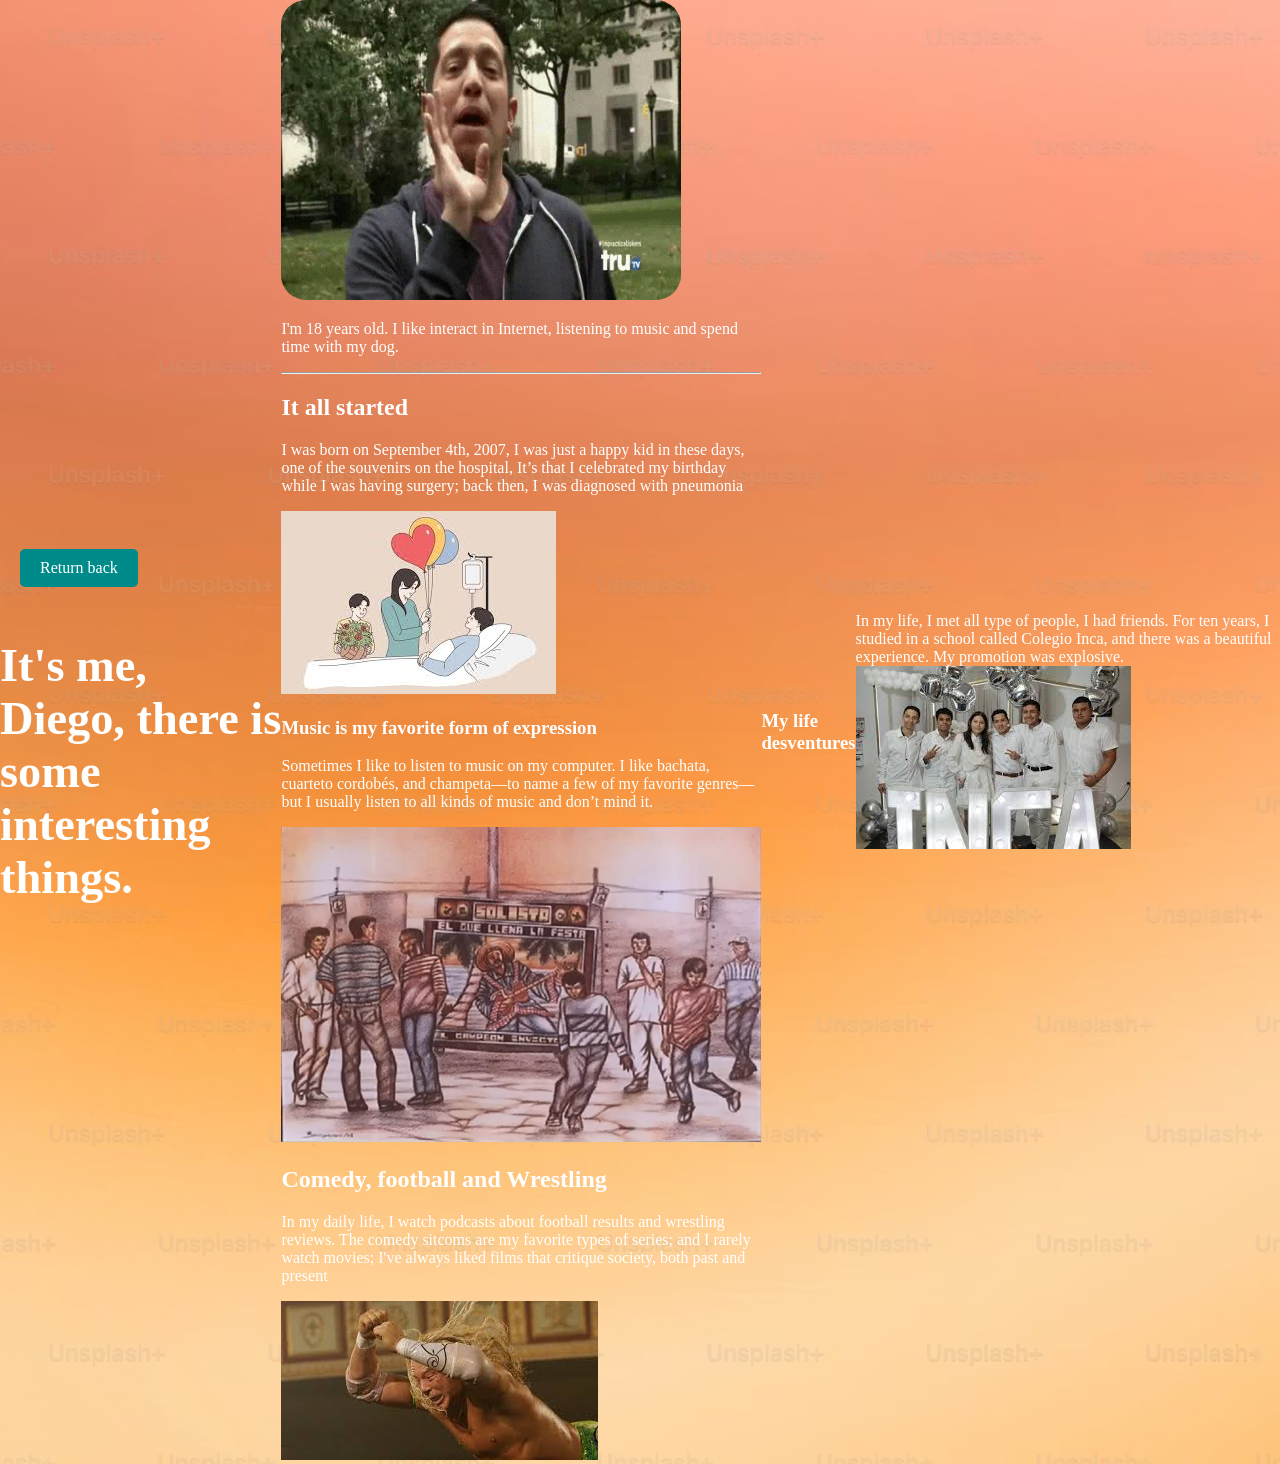
==== about-me.html @ c51750b2 "add return button to index.html" ====
<!DOCTYPE html>
<html>
    <head>
            <!-- Language of the website -->
        <html lang="en">
            <!-- Sets the character encoding for the portfolio -->
        <meta charset="UTF-8">
            <!-- Specifies the author of the website -->
        <meta name="author" content="Diego Rodriguez">
           <!-- Configures the viewport to ensure proper display on mobile devices-->
        <meta name="viewport"  content="width=device-width, intitial-scale=1.0">
        <meta http-equiv="X-UA-Compatible" content="ie-edge">
            <!-- Add a shortcut icon -->
        <link rel="shortcut icon" href="/src/images/kapanga.png" type="image/png">
            <!-- Add a css file for put a hilarious GIF -->
        <link rel="stylesheet" href="/src/styles/gif.css">
             <!-- Add styles.css  -->
        <link rel="stylesheet" href="/src/styles/ajstyle.css">
            <!-- Page Title -->
        <title>About me</title>
    </head>
    <body>
        <nav>
        
        </nav>
        <header>
            <a href="index.html" class="btn">Return back</a>
            <h1> It's me, Diego, there is some interesting things.</h1>
        </header>
        <section>
        <img src="/src/images/sal.gif" class="gif" alt="">
        <p>I'm 18 years old. I like interact in Internet, listening to music and spend time with my dog.</p>
        <hr>
        <h2>It all started</h2>
        <p>I was born on September 4th, 2007, I was just a happy kid in these days, one of the souvenirs on the hospital, 
            It’s that I celebrated my birthday while I was having surgery; back then, I was diagnosed with pneumonia </p>
         <img src="/src/images/birthday.jpg" alt="">
        <h3>Music is my favorite form of expression</h3>
        <p>Sometimes I like to listen to music on my computer. 
            I like bachata, cuarteto cordobés, and champeta—to name a few of my favorite genres—
            but I usually listen to all kinds of music and don’t mind it.</p>
        <img src="/src/images/pico.png" alt="">
        <h2>Comedy, football and Wrestling</h2>
        <p>In my daily life, I watch podcasts about football results and wrestling reviews.
            The comedy sitcoms are my favorite types of series; 
            and I rarely watch movies; I've always liked films that critique society, both past and present
        </p>
        <img src="/src/images/mickeyrouke.jpg" alt="">
        </section>
        <h3>My life desventures</h3>
        <p>In my life, I met all type of people, I had friends.
            For ten years, I studied in a school called Colegio Inca, and there was a beautiful experience.
            My promotion was explosive.
            <img src="/src/images/mybros.jpg" width="" alt="">
        </p>

    </body>
</html>
---- src/styles/gif.css ----
.gif{
    width: 400px;
    height: 300px;
    border-radius: 25px;
}
.black-white {
    position: fixed;
    right: 0;
    bottom: 0;
    min-width: 100%;
    min-height: 100%;
    z-index: -100; /* Asegura que esté detrás del contenido */
    object-fit: cover; /* Ajusta el video para cubrir el área */
}
---- src/styles/ajstyle.css ----
body{
    background-image: url(/src/images/descarga.jpg);
    background-size: cover;
    background-repeat: no-repeat;
    background-position: center;
    margin: 0;
    padding: 0;
    

    color: #ffff;
    display: flex;
    justify-content: center;
    align-items: center; 
}
h1{
    font-family: 'Times New Roman', Times, serif;
    font-size: 2.9rem;
}
.btn {
    display: inline-block;
    padding: 10px 20px;
    background-color: darkcyan;
    color: white;
    text-decoration: none;
    border-radius: 5px;
    margin: 20px;
}

/* Hover */
.btn:hover {
    background-color: darkgreen;
}
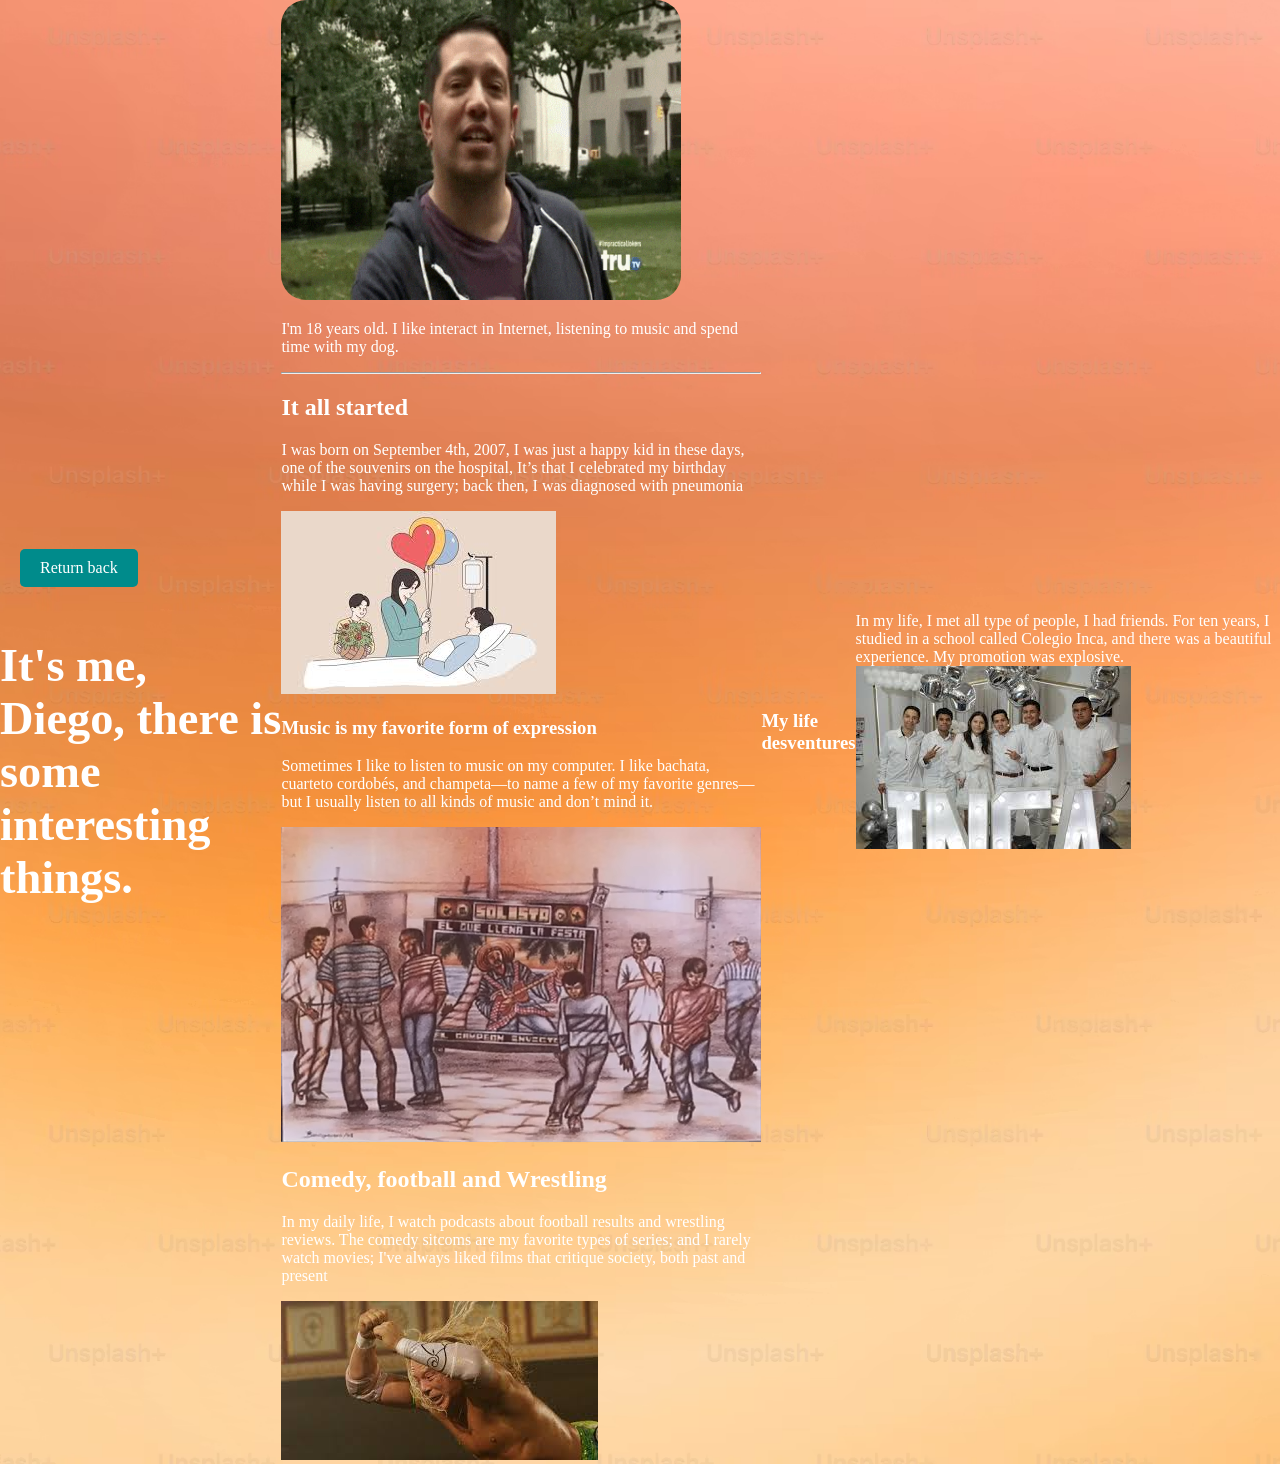
==== commit dbc993a9: "Indentation Changes" ====
--- a/about-me.html
+++ b/about-me.html
@@ -7,14 +7,14 @@
         <meta charset="UTF-8">
             <!-- Specifies the author of the website -->
         <meta name="author" content="Diego Rodriguez">
-           <!-- Configures the viewport to ensure proper display on mobile devices-->
+        <!-- Configures the viewport to ensure proper display on mobile devices-->
         <meta name="viewport"  content="width=device-width, intitial-scale=1.0">
         <meta http-equiv="X-UA-Compatible" content="ie-edge">
             <!-- Add a shortcut icon -->
         <link rel="shortcut icon" href="/src/images/kapanga.png" type="image/png">
             <!-- Add a css file for put a hilarious GIF -->
         <link rel="stylesheet" href="/src/styles/gif.css">
-             <!-- Add styles.css  -->
+            <!-- Add styles.css  -->
         <link rel="stylesheet" href="/src/styles/ajstyle.css">
             <!-- Page Title -->
         <title>About me</title>
@@ -34,7 +34,7 @@
         <h2>It all started</h2>
         <p>I was born on September 4th, 2007, I was just a happy kid in these days, one of the souvenirs on the hospital, 
             It’s that I celebrated my birthday while I was having surgery; back then, I was diagnosed with pneumonia </p>
-         <img src="/src/images/birthday.jpg" alt="">
+        <img src="/src/images/birthday.jpg" alt="">
         <h3>Music is my favorite form of expression</h3>
         <p>Sometimes I like to listen to music on my computer. 
             I like bachata, cuarteto cordobés, and champeta—to name a few of my favorite genres—
--- a/src/styles/gif.css
+++ b/src/styles/gif.css
@@ -1,8 +1,10 @@
+/* ADD GIF */
 .gif{
     width: 400px;
     height: 300px;
     border-radius: 25px;
 }
+/* ADD VIDEOPLAYBLACK */
 .black-white {
     position: fixed;
     right: 0;
--- a/src/styles/ajstyle.css
+++ b/src/styles/ajstyle.css
@@ -1,4 +1,4 @@
-
+/* ADD BACKGROUND IMAGE */
 body{
     background-image: url(/src/images/descarga.jpg);
     background-size: cover;
@@ -11,12 +11,14 @@
     color: #ffff;
     display: flex;
     justify-content: center;
-    align-items: center; 
+    align-items: center;
 }
+/* BODY */
 h1{
     font-family: 'Times New Roman', Times, serif;
     font-size: 2.9rem;
 }
+/* BUTTON */
 .btn {
     display: inline-block;
     padding: 10px 20px;
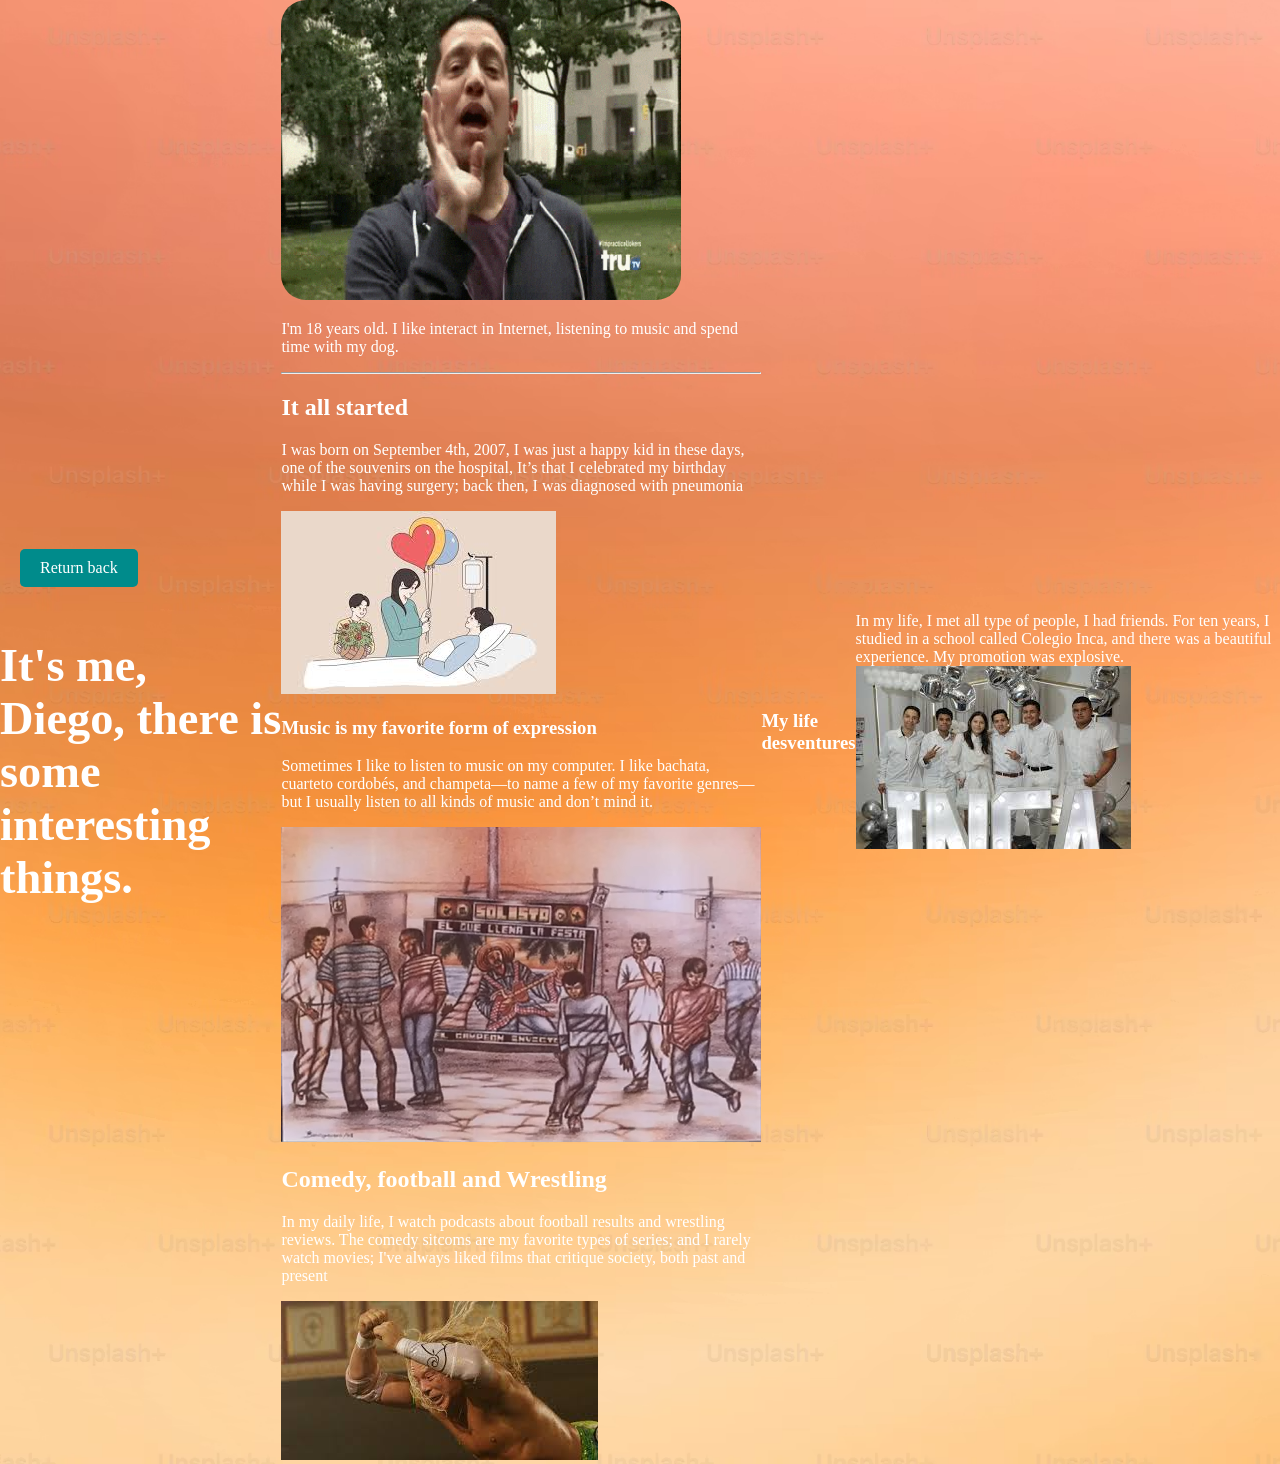
==== commit b01726b5: "Fix X-UA-Compatible meta tag value" ====
--- a/about-me.html
+++ b/about-me.html
@@ -9,7 +9,7 @@
         <meta name="author" content="Diego Rodriguez">
         <!-- Configures the viewport to ensure proper display on mobile devices-->
         <meta name="viewport"  content="width=device-width, intitial-scale=1.0">
-        <meta http-equiv="X-UA-Compatible" content="ie-edge">
+        <meta http-equiv="X-UA-Compatible" content="IE=edge">
             <!-- Add a shortcut icon -->
         <link rel="shortcut icon" href="/src/images/kapanga.png" type="image/png">
             <!-- Add a css file for put a hilarious GIF -->
@@ -55,4 +55,4 @@
         </p>
 
     </body>
-</html>+</html>
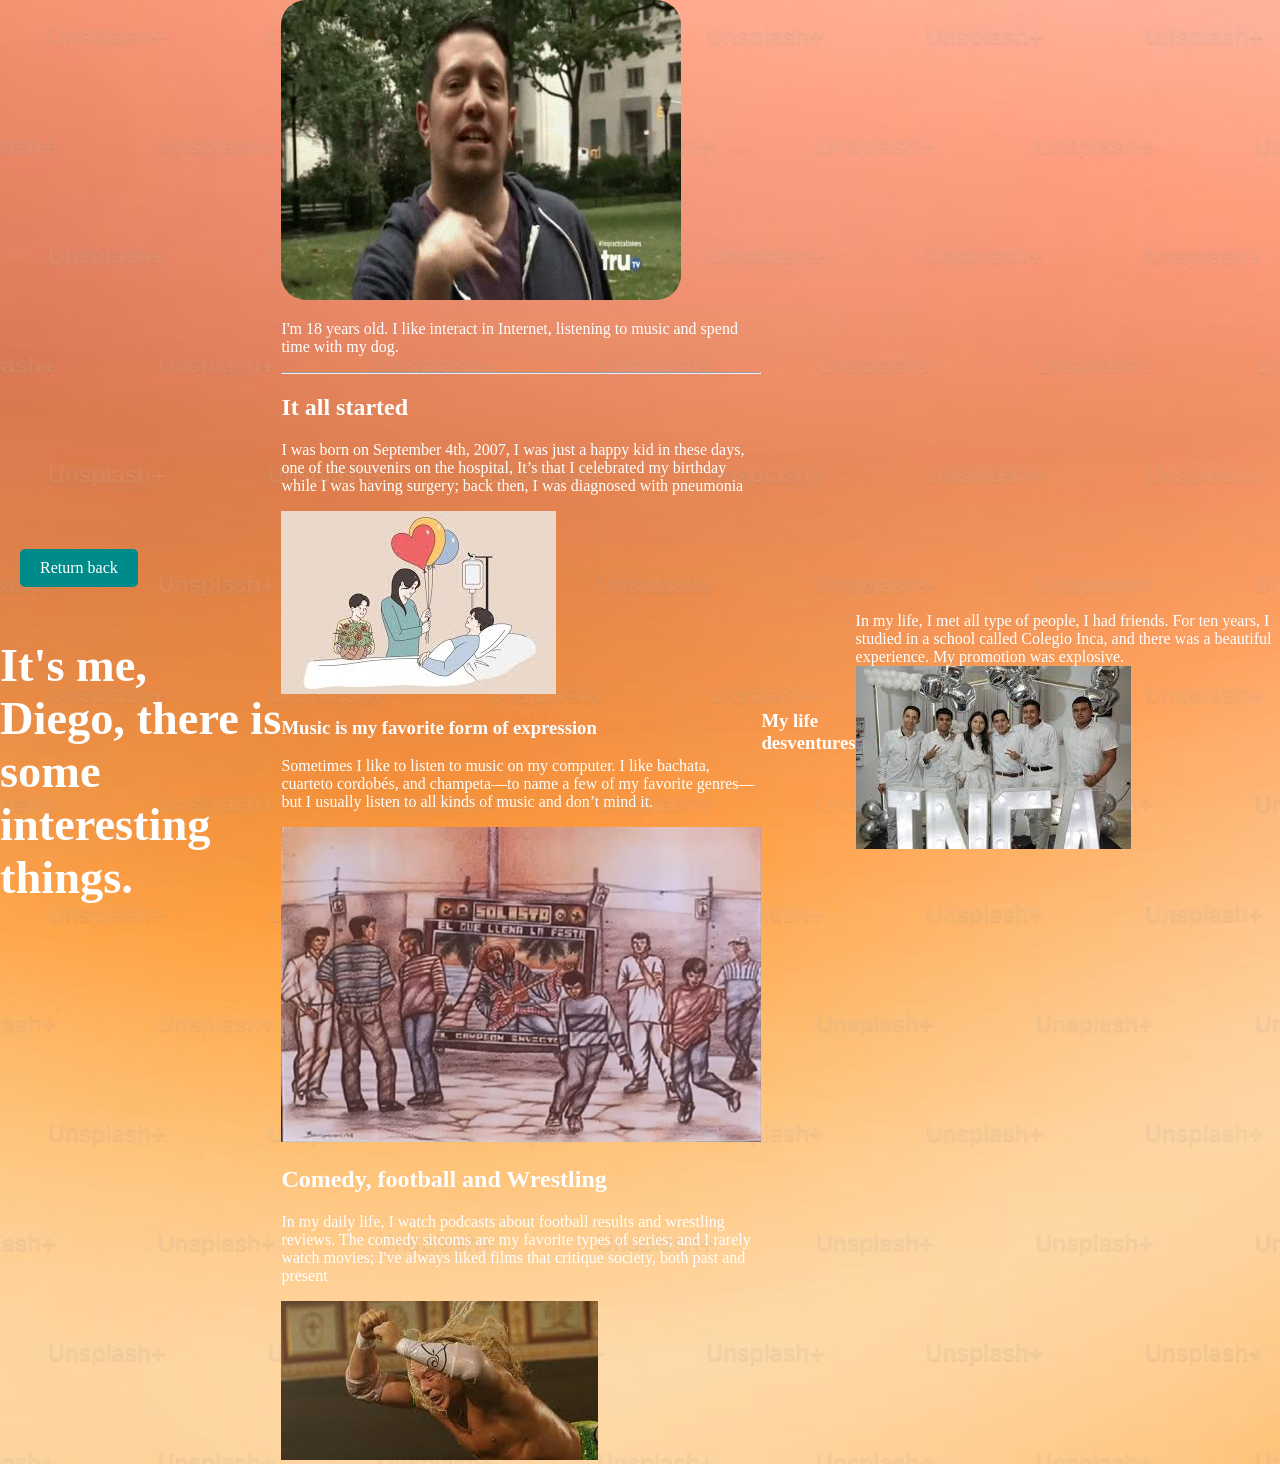
==== commit 4f1eff70: "Fix initial scale on about-me.html" ====
--- a/about-me.html
+++ b/about-me.html
@@ -8,7 +8,7 @@
             <!-- Specifies the author of the website -->
         <meta name="author" content="Diego Rodriguez">
         <!-- Configures the viewport to ensure proper display on mobile devices-->
-        <meta name="viewport"  content="width=device-width, intitial-scale=1.0">
+        <meta name="viewport"  content="width=device-width, initial-scale=1.0">
         <meta http-equiv="X-UA-Compatible" content="IE=edge">
             <!-- Add a shortcut icon -->
         <link rel="shortcut icon" href="/src/images/kapanga.png" type="image/png">
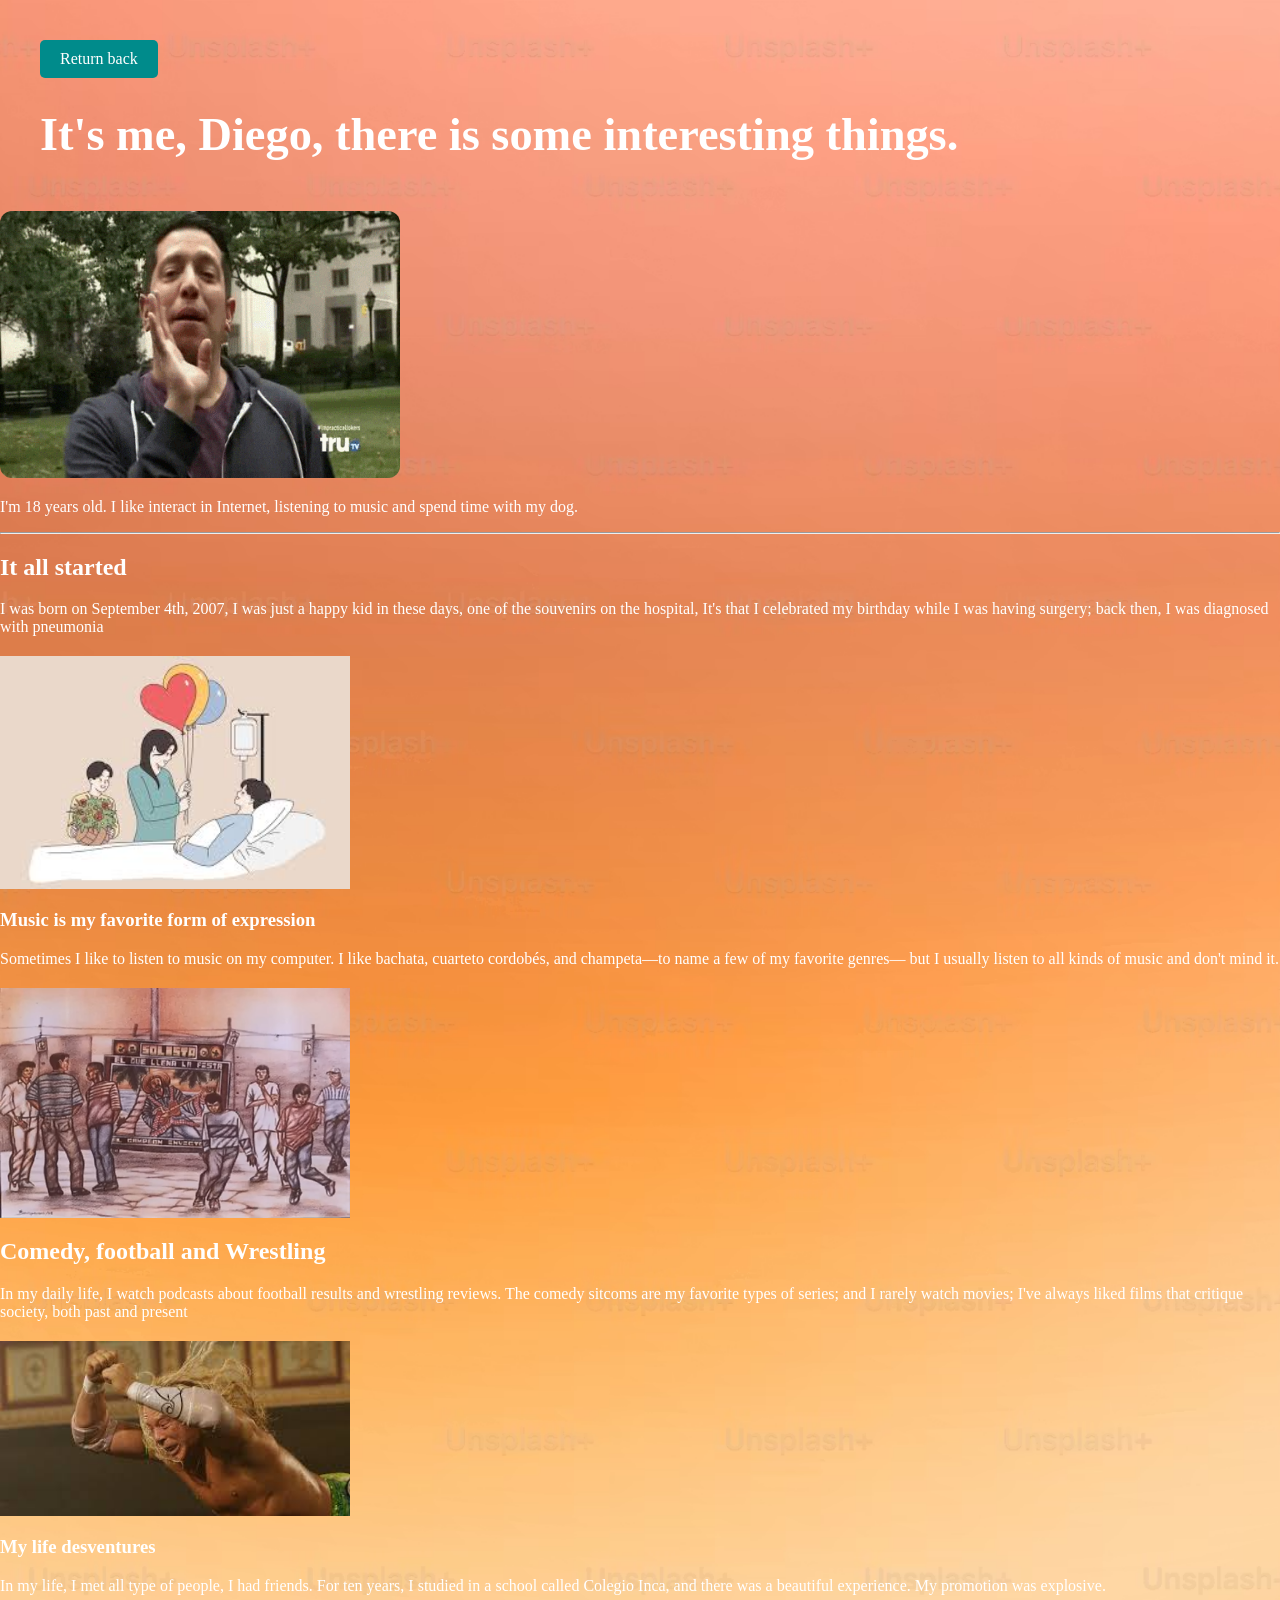
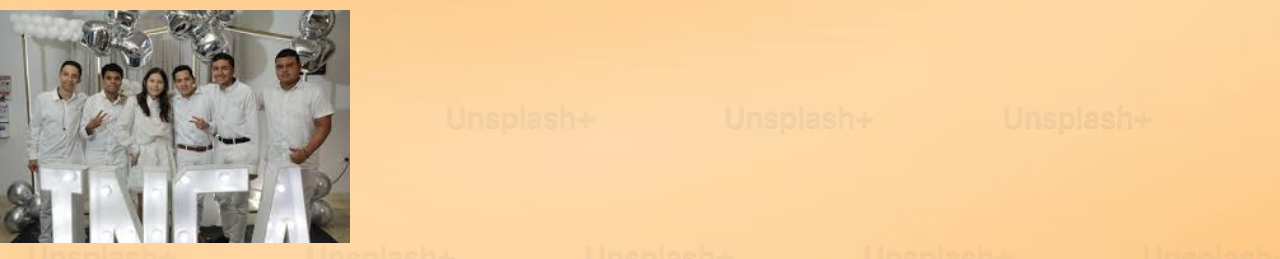
==== commit 4cf8972a: "TASK 2 WEEK 3: Media Queries" ====
--- a/about-me.html
+++ b/about-me.html
@@ -23,22 +23,22 @@
         <nav>
         
         </nav>
-        <header>
-            <a href="index.html" class="btn">Return back</a>
-            <h1> It's me, Diego, there is some interesting things.</h1>
-        </header>
+    <header>
+    <a href="index.html" class="btn">Return back</a>
+    <h1>It's me, Diego, there is some interesting things.</h1>  
+    </header>
         <section>
         <img src="/src/images/sal.gif" class="gif" alt="">
         <p>I'm 18 years old. I like interact in Internet, listening to music and spend time with my dog.</p>
         <hr>
         <h2>It all started</h2>
         <p>I was born on September 4th, 2007, I was just a happy kid in these days, one of the souvenirs on the hospital, 
-            It’s that I celebrated my birthday while I was having surgery; back then, I was diagnosed with pneumonia </p>
+            It's that I celebrated my birthday while I was having surgery; back then, I was diagnosed with pneumonia </p>
         <img src="/src/images/birthday.jpg" alt="">
         <h3>Music is my favorite form of expression</h3>
         <p>Sometimes I like to listen to music on my computer. 
             I like bachata, cuarteto cordobés, and champeta—to name a few of my favorite genres—
-            but I usually listen to all kinds of music and don’t mind it.</p>
+            but I usually listen to all kinds of music and don't mind it.</p>
         <img src="/src/images/pico.png" alt="">
         <h2>Comedy, football and Wrestling</h2>
         <p>In my daily life, I watch podcasts about football results and wrestling reviews.
@@ -51,7 +51,7 @@
         <p>In my life, I met all type of people, I had friends.
             For ten years, I studied in a school called Colegio Inca, and there was a beautiful experience.
             My promotion was explosive.
-            <img src="/src/images/mybros.jpg" width="" alt="">
+            <img src="/src/images/mybros.jpg" class="last-img" alt="">
         </p>
 
     </body>
--- a/src/styles/gif.css
+++ b/src/styles/gif.css
@@ -1,8 +1,9 @@
 /* ADD GIF */
 .gif{
     width: 400px;
-    height: 300px;
-    border-radius: 25px;
+    max-width: 100%;
+    height: auto;
+    border-radius: 12px;
 }
 /* ADD VIDEOPLAYBLACK */
 .black-white {
--- a/src/styles/ajstyle.css
+++ b/src/styles/ajstyle.css
@@ -9,14 +9,19 @@
     
 
     color: #ffff;
+}
+/* HEADER */
+header{
     display: flex;
-    justify-content: center;
-    align-items: center;
+    flex-direction: column;
+    align-items: flex-start;
+    padding: 20px;
 }
 /* BODY */
 h1{
     font-family: 'Times New Roman', Times, serif;
     font-size: 2.9rem;
+    margin: 10px 20px;
 }
 /* BUTTON */
 .btn {
@@ -32,4 +37,59 @@
 /* Hover */
 .btn:hover {
     background-color: darkgreen;
+}
+section img{
+    width: 350px;
+    height: auto;
+    display: block;
+    margin: 20px 0;
+    border: 8px;
+}
+.last-img{
+    width: 350px;
+    height: auto;
+    display: block;
+    margin-top: 15px;
+}
+@media (max-width: 1024px){
+    .grid-wrapper{
+        grid-template-columns: repeat(2,1fr);
+    }
+    #grid{
+        justify-content: center;
+        padding-left: 0;
+    }
+}
+@media (max-width: 768px){
+    .grid-wrapper{
+        grid-template-columns: repeat(2,1fr);
+    }
+    img{
+        width: 15rem;
+    }
+    #grid{
+        justify-content: center;
+        padding-left: 0;
+    }
+}
+@media (max-width: 425px){
+    .grid-wrapper{
+        grid-template-columns: repeat(2,1fr);
+    }
+    #grid{
+        justify-content: center;
+        padding-left: 1rem;
+    }
+}
+@media (max-width: 768px){
+    h1{
+        font-size: 2rem;
+    }
+    .btn{
+        padding: 8px 16px;
+        font-size: 14px;
+    }
+    header{
+        padding: 15px;
+    }
 }
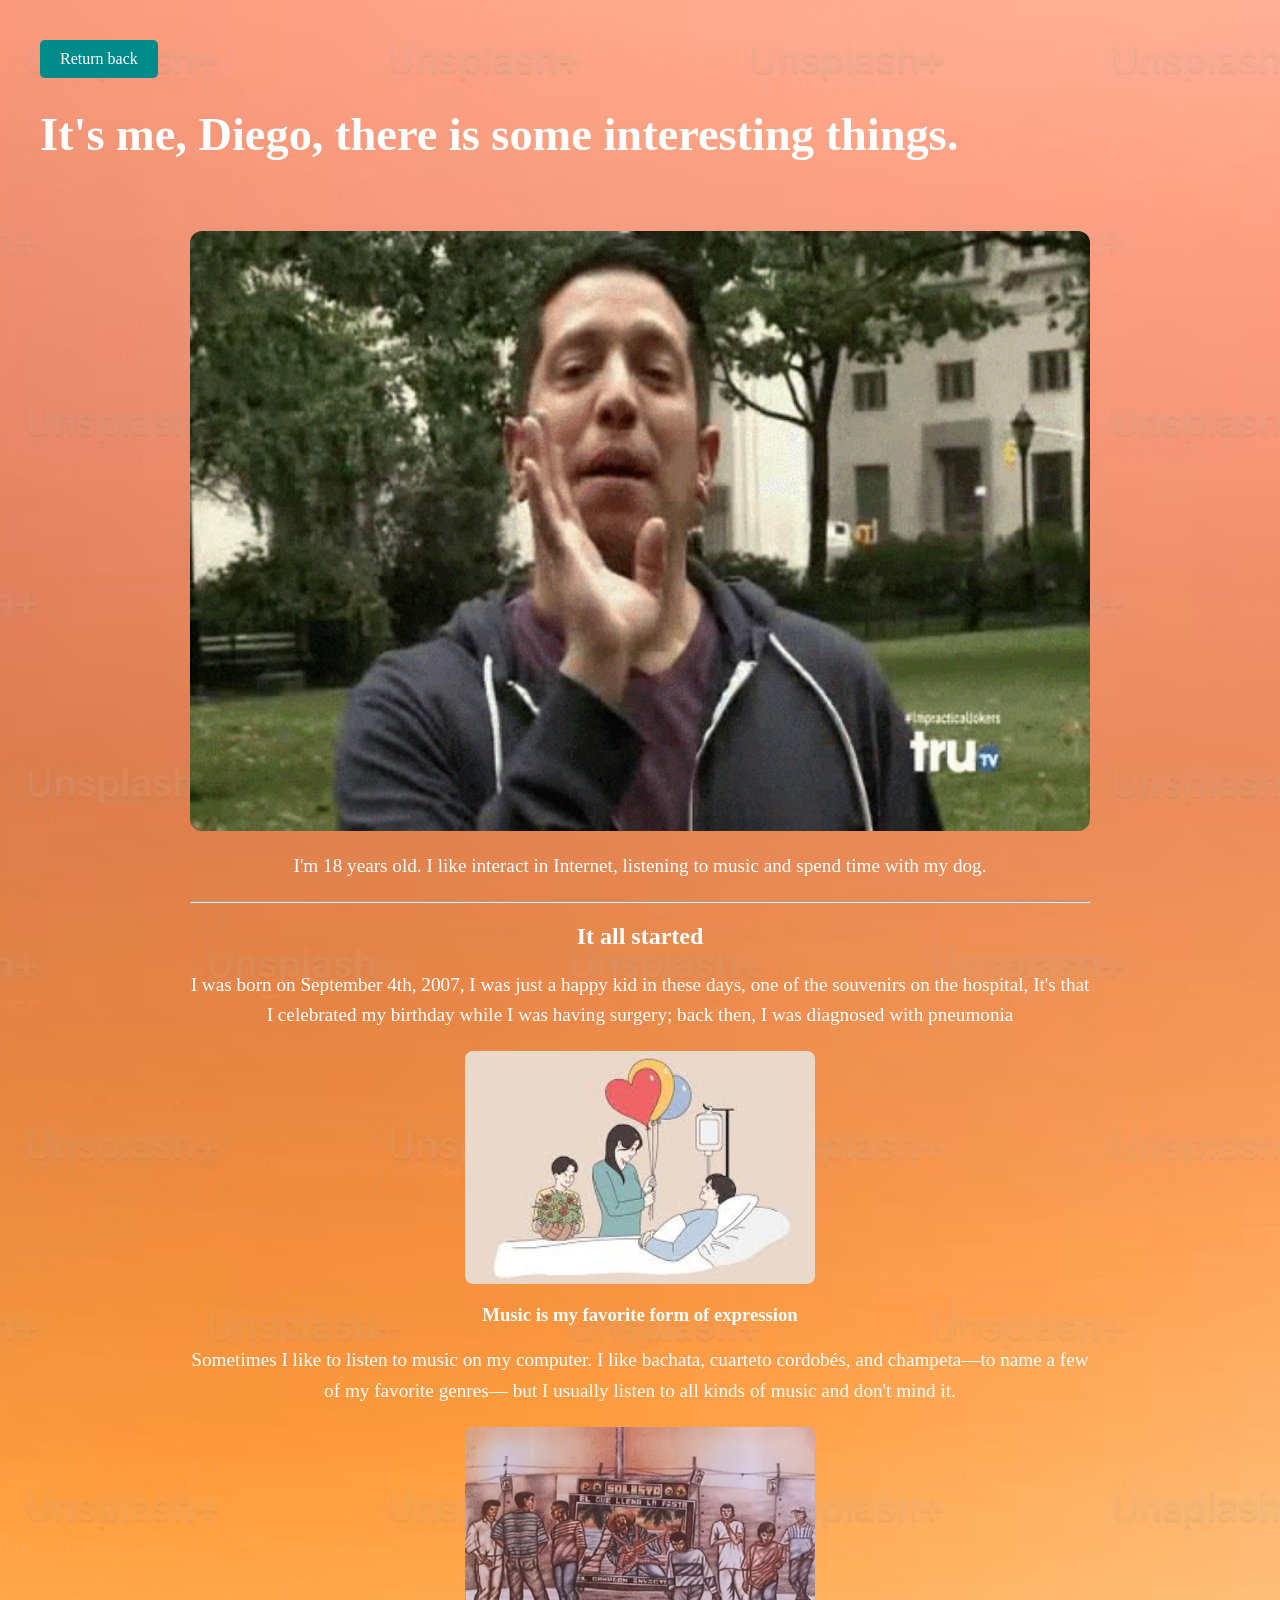
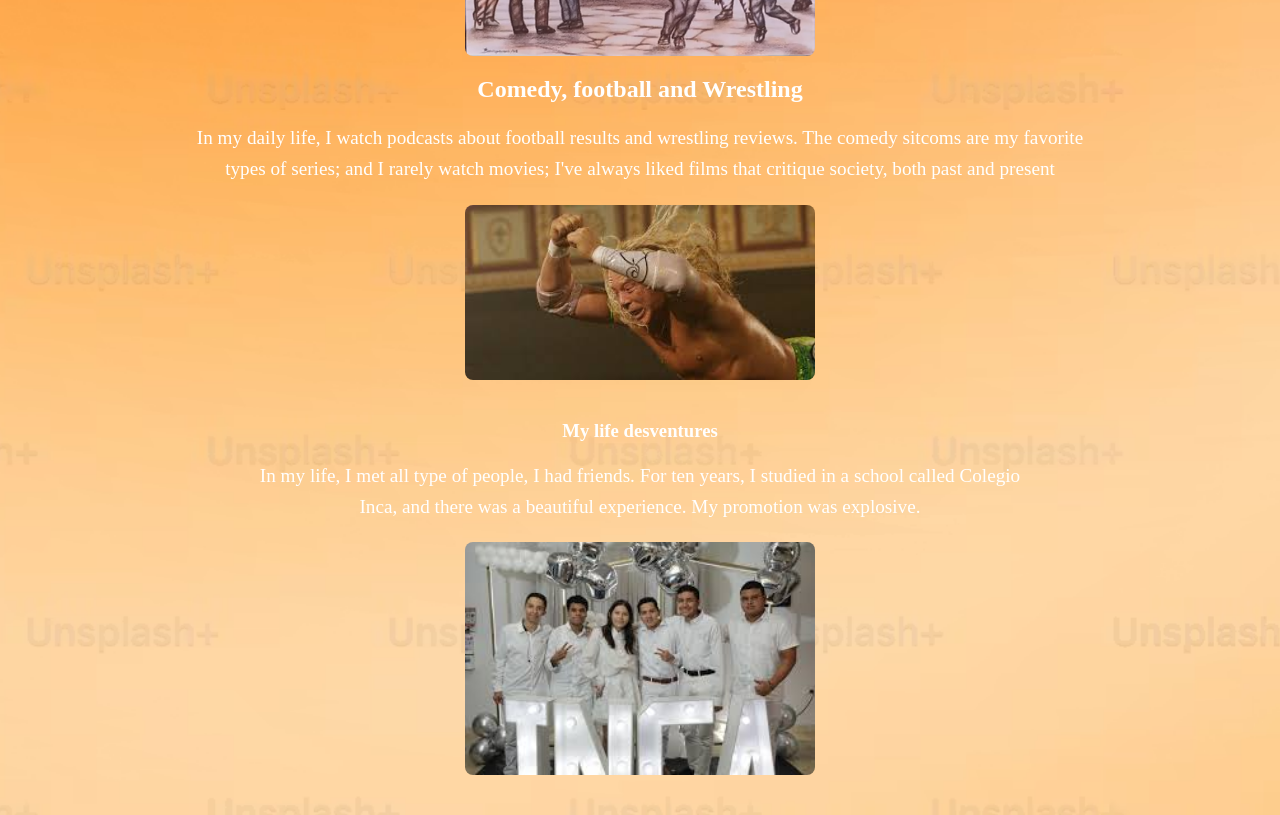
==== commit ac42c27a: "TASK 3 WEEK 3" ====
--- a/about-me.html
+++ b/about-me.html
@@ -46,13 +46,16 @@
             and I rarely watch movies; I've always liked films that critique society, both past and present
         </p>
         <img src="/src/images/mickeyrouke.jpg" alt="">
-        </section>
+        <div class="final-section">
         <h3>My life desventures</h3>
         <p>In my life, I met all type of people, I had friends.
             For ten years, I studied in a school called Colegio Inca, and there was a beautiful experience.
             My promotion was explosive.
             <img src="/src/images/mybros.jpg" class="last-img" alt="">
         </p>
+        </div>
+        </section>
+        
 
     </body>
 </html>
--- a/src/styles/gif.css
+++ b/src/styles/gif.css
@@ -1,6 +1,6 @@
 /* ADD GIF */
 .gif{
-    width: 400px;
+    width: 100%;
     max-width: 100%;
     height: auto;
     border-radius: 12px;
--- a/src/styles/ajstyle.css
+++ b/src/styles/ajstyle.css
@@ -20,8 +20,12 @@
 /* BODY */
 h1{
     font-family: 'Times New Roman', Times, serif;
-    font-size: 2.9rem;
+    font-size: clamp(1.8rem, 4vw, 2.9rem);
     margin: 10px 20px;
+}
+p{
+    font-size: clamp(1rem, 2vw, 1.2rem);
+    line-height: 1.6;
 }
 /* BUTTON */
 .btn {
@@ -38,6 +42,12 @@
 .btn:hover {
     background-color: darkgreen;
 }
+section{
+    max-width: 900px;
+    margin: 0 auto;
+    padding: 20px;
+    text-align: center;
+}
 section img{
     width: 350px;
     height: auto;
@@ -45,11 +55,36 @@
     margin: 20px 0;
     border: 8px;
 }
+section img,
 .last-img{
-    width: 350px;
+    width: 100%;
+    max-width: 350px;
     height: auto;
     display: block;
-    margin-top: 15px;
+    margin: 20px auto;
+    border-radius: 8px;
+}
+section img{
+    image-rendering: auto;
+}
+.final-section{
+    text-align: center;
+    margin-top: 40px;
+}
+
+.final-section p{
+    max-width: 800px;
+    margin: 0 auto;
+    line-height: 1.6;
+}
+
+.last-img{
+    width: 100%;
+    max-width: 350px;
+    height: auto;
+    display: block;
+    margin: 20px auto;
+    border-radius: 8px;
 }
 @media (max-width: 1024px){
     .grid-wrapper{
@@ -61,6 +96,16 @@
     }
 }
 @media (max-width: 768px){
+    section img,.last-img{
+        max-width: 100%;
+    }
+    header{
+        padding: 15px;
+    }
+    .btn{
+        padding: 8px 16px;
+        font-size: 0.9rem;
+    }
     .grid-wrapper{
         grid-template-columns: repeat(2,1fr);
     }
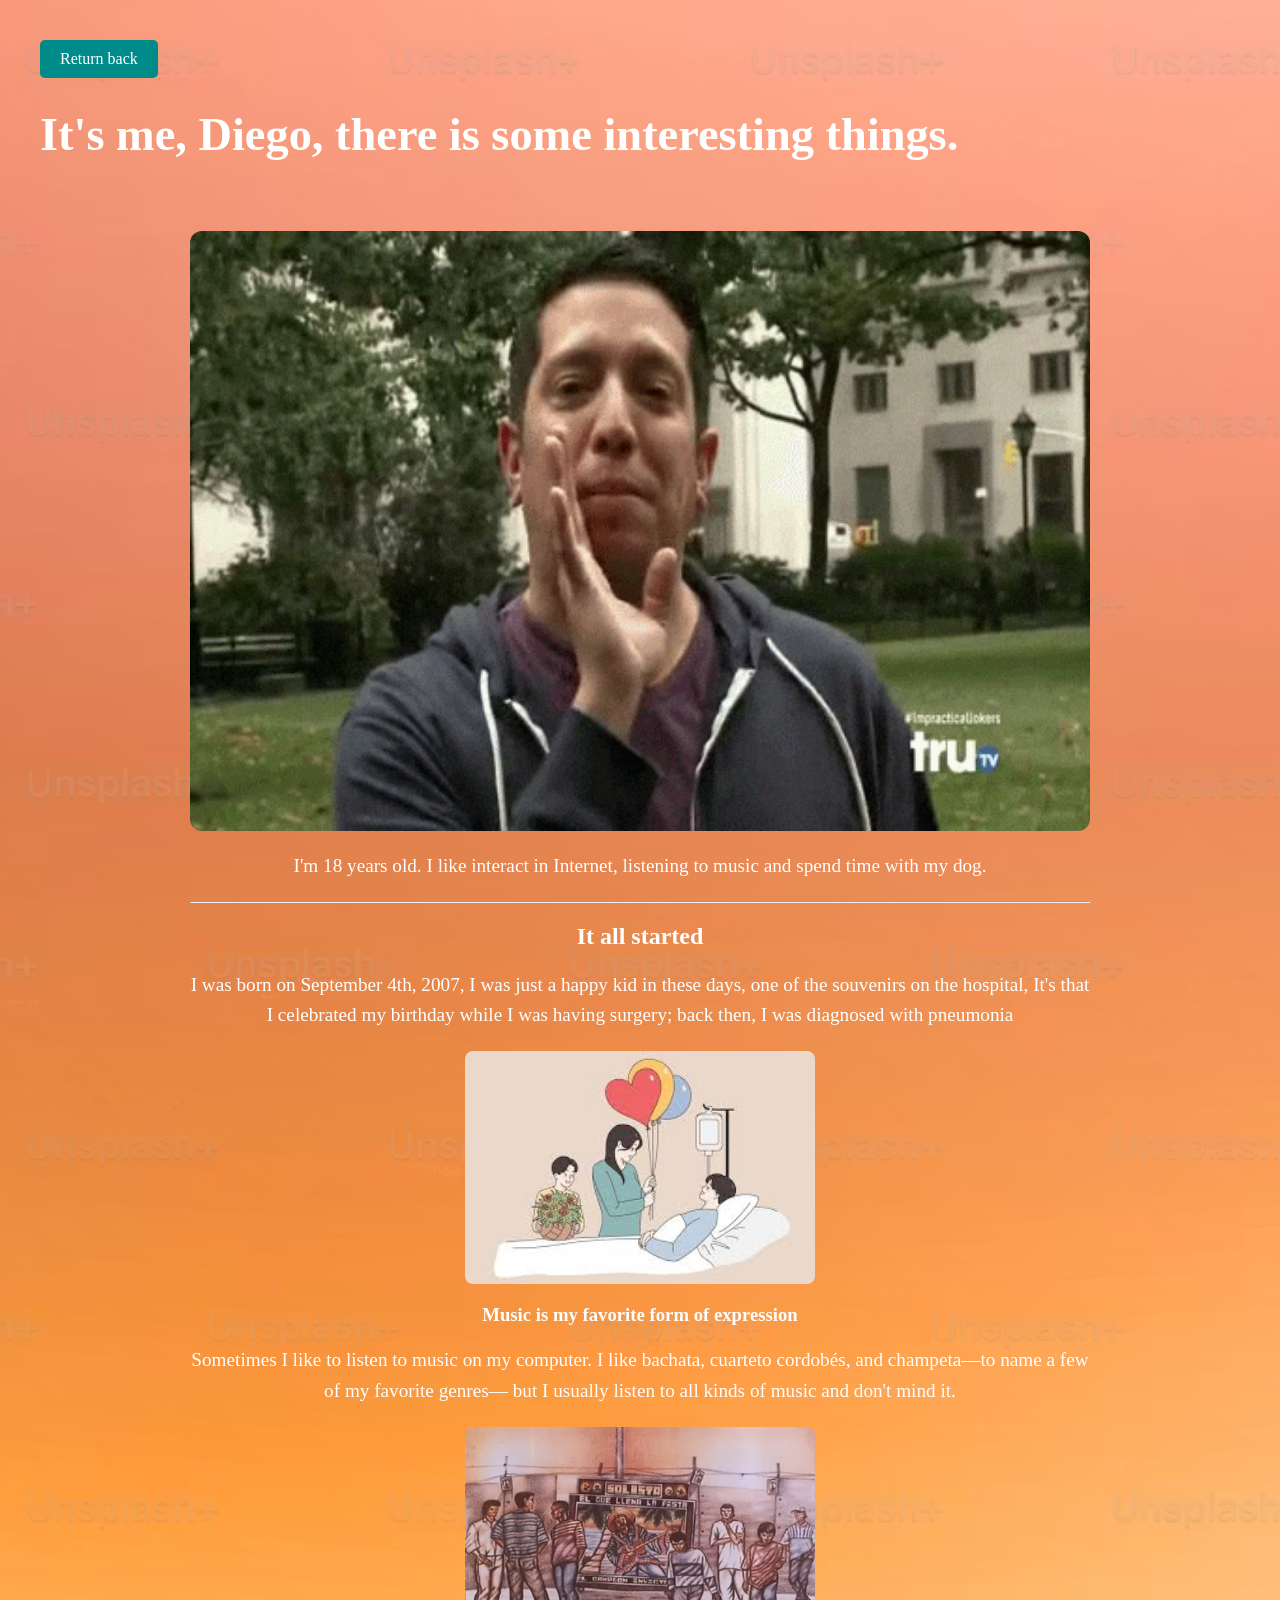
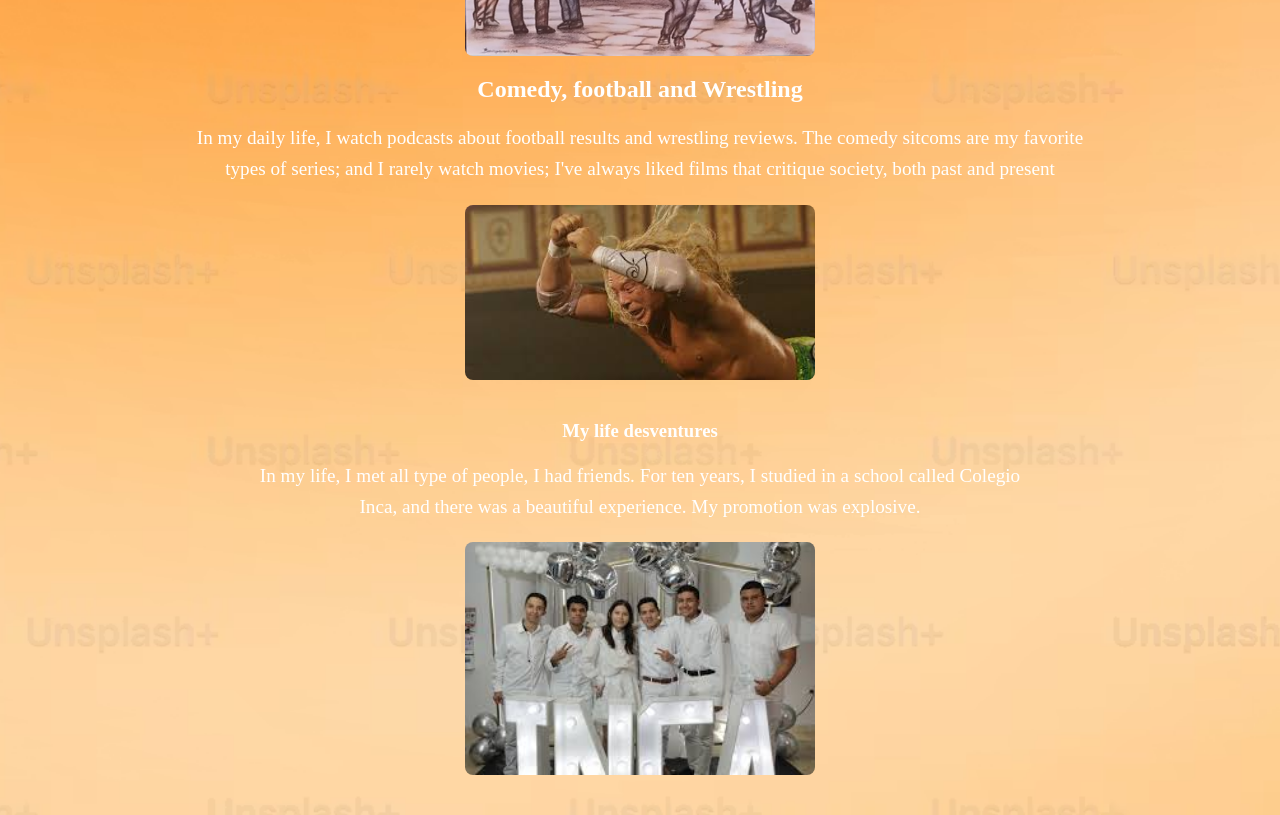
==== commit 6ece9406: "Remove empty navigation from about-me.html Removed empty navigation section from the about me page." ====
--- a/about-me.html
+++ b/about-me.html
@@ -20,9 +20,6 @@
         <title>About me</title>
     </head>
     <body>
-        <nav>
-        
-        </nav>
     <header>
     <a href="index.html" class="btn">Return back</a>
     <h1>It's me, Diego, there is some interesting things.</h1>  
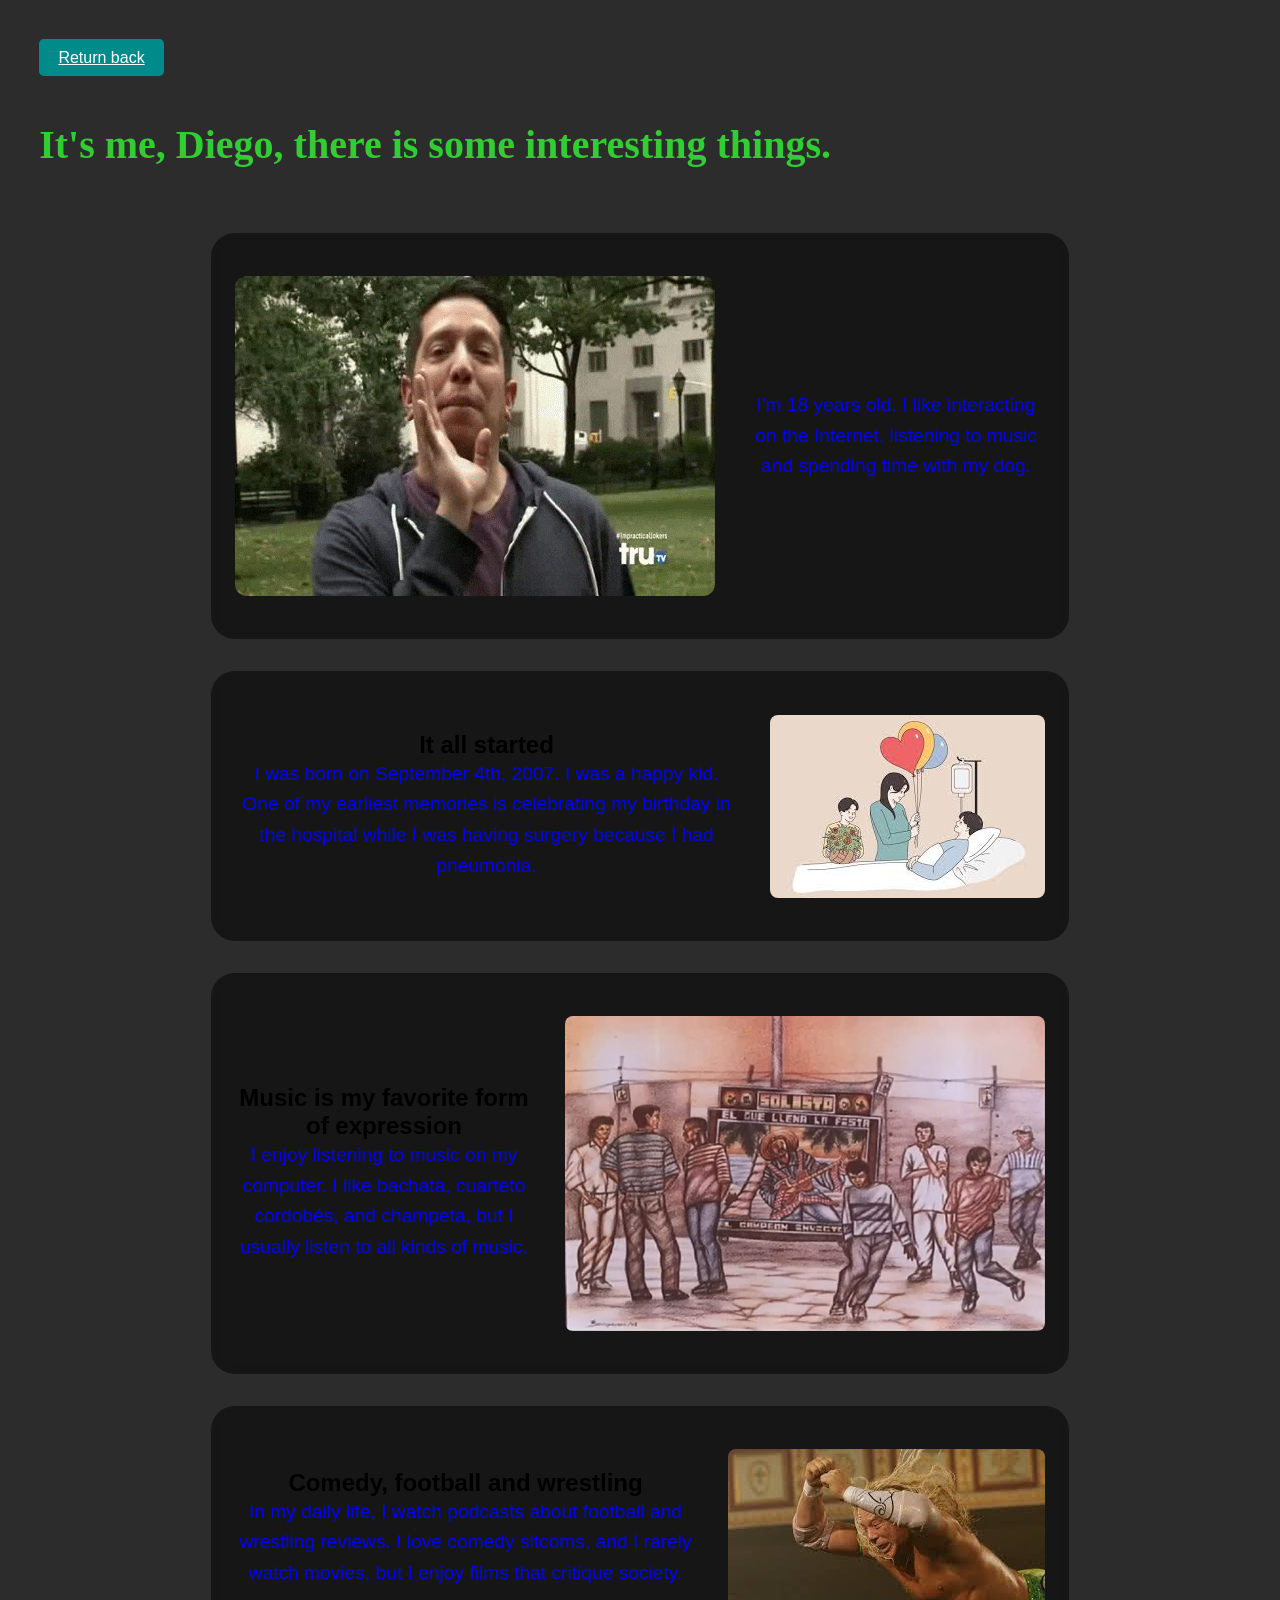
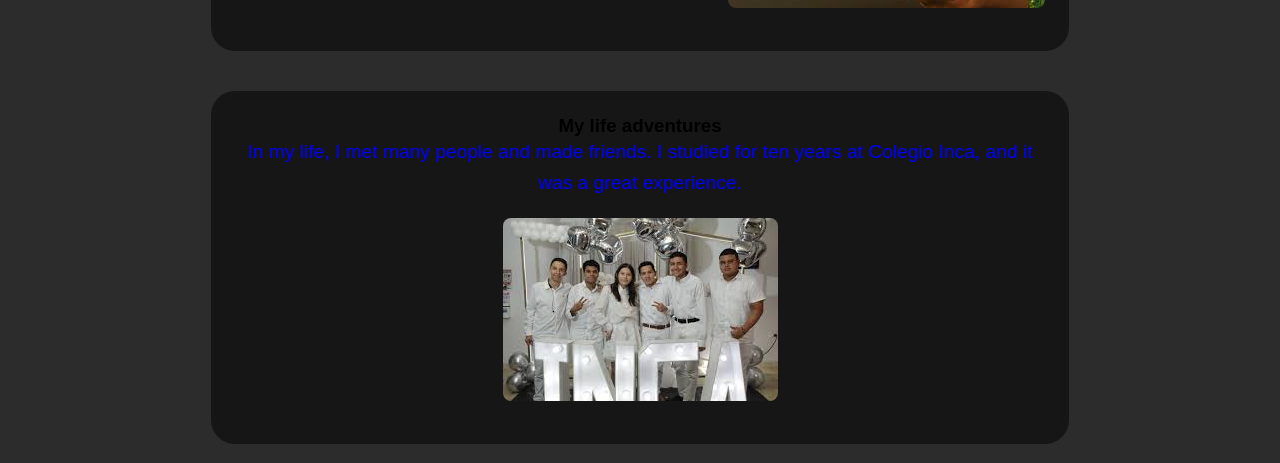
==== commit 87dd4bb9: "LAST TASKS: style.min.css, edit responsive things and Add Javascript interactivities" ====
--- a/about-me.html
+++ b/about-me.html
@@ -1,58 +1,110 @@
 <!DOCTYPE html>
-<html>
+<!-- Language of the website -->
+<html lang="en">
     <head>
-            <!-- Language of the website -->
-        <html lang="en">
-            <!-- Sets the character encoding for the portfolio -->
+        <!-- META -->
+        <!-- Sets the character encoding for the portfolio -->
         <meta charset="UTF-8">
-            <!-- Specifies the author of the website -->
+        <!-- Specifies the author of the website -->
         <meta name="author" content="Diego Rodriguez">
         <!-- Configures the viewport to ensure proper display on mobile devices-->
         <meta name="viewport"  content="width=device-width, initial-scale=1.0">
         <meta http-equiv="X-UA-Compatible" content="IE=edge">
-            <!-- Add a shortcut icon -->
+
+        <!-- ICON -->
         <link rel="shortcut icon" href="/src/images/kapanga.png" type="image/png">
-            <!-- Add a css file for put a hilarious GIF -->
+
+        <!-- CSS -->
+        <!-- Add a css file for put a hilarious GIF -->
         <link rel="stylesheet" href="/src/styles/gif.css">
-            <!-- Add styles.css  -->
+        <!-- Add styles.css  -->
         <link rel="stylesheet" href="/src/styles/ajstyle.css">
-            <!-- Page Title -->
+        <!-- Add style.min -->
+        <link rel="stylesheet" href="/src/styles/style.min.css">
+
+        <!-- TITLE-->
         <title>About me</title>
     </head>
     <body>
     <header>
-    <a href="index.html" class="btn">Return back</a>
-    <h1>It's me, Diego, there is some interesting things.</h1>  
+        <a href="index.html" class="btn">Return back</a>
+        <h1>It's me, Diego, there is some interesting things.</h1>  
     </header>
-        <section>
-        <img src="/src/images/sal.gif" class="gif" alt="">
-        <p>I'm 18 years old. I like interact in Internet, listening to music and spend time with my dog.</p>
-        <hr>
-        <h2>It all started</h2>
-        <p>I was born on September 4th, 2007, I was just a happy kid in these days, one of the souvenirs on the hospital, 
-            It's that I celebrated my birthday while I was having surgery; back then, I was diagnosed with pneumonia </p>
-        <img src="/src/images/birthday.jpg" alt="">
-        <h3>Music is my favorite form of expression</h3>
-        <p>Sometimes I like to listen to music on my computer. 
-            I like bachata, cuarteto cordobés, and champeta—to name a few of my favorite genres—
-            but I usually listen to all kinds of music and don't mind it.</p>
-        <img src="/src/images/pico.png" alt="">
-        <h2>Comedy, football and Wrestling</h2>
-        <p>In my daily life, I watch podcasts about football results and wrestling reviews.
-            The comedy sitcoms are my favorite types of series; 
-            and I rarely watch movies; I've always liked films that critique society, both past and present
-        </p>
-        <img src="/src/images/mickeyrouke.jpg" alt="">
-        <div class="final-section">
-        <h3>My life desventures</h3>
-        <p>In my life, I met all type of people, I had friends.
-            For ten years, I studied in a school called Colegio Inca, and there was a beautiful experience.
-            My promotion was explosive.
-            <img src="/src/images/mybros.jpg" class="last-img" alt="">
-        </p>
+        <section class="about-container">
+
+        <div class="about-block">
+                <img src="/src/images/sal.gif" class="gif" alt="Sal Vulcano">
+            <p>
+                I'm 18 years old. I like interacting on the Internet, listening to music and spending time with my dog.
+            </p>
         </div>
-        </section>
+
+
+
+
+        <div class="about-block">
+            <div class="text">
+                <h2>It all started</h2>
+                 <p>
+                    I was born on September 4th, 2007. I was a happy kid.
+                    One of my earliest memories is celebrating my birthday in the hospital
+                    while I was having surgery because I had pneumonia.
+                </p>
+            </div>
+            <div class="image">
+                <img src="/src/images/birthday.jpg" alt="Birthday in hospital">
+            </div>
+            
+        </div>
         
 
-    </body>
-</html>
+        <div class="about-block">
+            <div class="text">
+                <h2>Music is my favorite form of expression</h2>
+                <p>
+                    I enjoy listening to music on my computer. 
+                    I like bachata, cuarteto cordobés, 
+                    and champeta, but I usually listen to all kinds of music.
+                </p>
+            </div>
+            <div class="image">
+               <img src="/src/images/pico.png" alt="Music culture image"> 
+            </div>
+            
+        </div>
+
+
+        <div class="about-block">
+            <div class="text">
+                <h2>Comedy, football and wrestling</h2>
+                <p>
+                    In my daily life, I watch podcasts about football and wrestling reviews. 
+                    I love comedy sitcoms, and I rarely watch movies, 
+                    but I enjoy films that critique society.
+                </p>
+            </div>
+            <div class="image">
+                 <img src="/src/images/mickeyrouke.jpg" alt="WrestlePhoto">
+            </div>
+           
+        </div>
+
+
+        <div class="final-section">
+            <div class="text">
+                <h3>My life adventures</h3>
+                <p>
+                In my life, I met many people and made friends. 
+                I studied for ten years at Colegio Inca, and it was a great experience.
+                </p>
+            </div>
+            <div class="image">
+                <img src="/src/images/mybros.jpg" class="last-img" alt="Friends from school">
+            </div>
+            
+        </div>
+
+        </section>
+
+</body>
+</html>
--- a/src/styles/ajstyle.css
+++ b/src/styles/ajstyle.css
@@ -4,24 +4,23 @@
     background-size: cover;
     background-repeat: no-repeat;
     background-position: center;
+    background-attachment: fixed;
     margin: 0;
     padding: 0;
-    
-
-    color: #ffff;
+    color: #fff;
 }
 /* HEADER */
 header{
     display: flex;
     flex-direction: column;
     align-items: flex-start;
-    padding: 20px;
+    padding: 1.25rem;
 }
 /* BODY */
 h1{
     font-family: 'Times New Roman', Times, serif;
     font-size: clamp(1.8rem, 4vw, 2.9rem);
-    margin: 10px 20px;
+    margin: 0.6rem 1.2rem;
 }
 p{
     font-size: clamp(1rem, 2vw, 1.2rem);
@@ -30,111 +29,88 @@
 /* BUTTON */
 .btn {
     display: inline-block;
-    padding: 10px 20px;
+    padding: 0.6rem 1.2rem;
     background-color: darkcyan;
     color: white;
-    text-decoration: none;
-    border-radius: 5px;
-    margin: 20px;
+    border-radius: 0.3rem;
+    margin: 1.2rem;
 }
-
 /* Hover */
 .btn:hover {
     background-color: darkgreen;
 }
+/* SECTION */
 section{
-    max-width: 900px;
+    max-width: 56rem;
     margin: 0 auto;
-    padding: 20px;
+    padding: 1.2rem;
     text-align: center;
 }
-section img{
-    width: 350px;
+/* RESPONSIVE IMAGES */
+img{
+    max-width: 100%;
     height: auto;
     display: block;
-    margin: 20px 0;
-    border: 8px;
+    margin: 1.2rem auto;
+    border-radius: 0.5rem;
 }
-section img,
-.last-img{
-    width: 100%;
-    max-width: 350px;
-    height: auto;
-    display: block;
-    margin: 20px auto;
-    border-radius: 8px;
+/* FINAL SECTION */
+.final-section{
+    background: rgba(0,0,0,0.5);
+    padding: 1.5rem;
+    border-radius: 1.5rem;
+    backdrop-filter: blur(0.4rem);
+    text-align: center;
+    margin-top: 2.5rem;
 }
-section img{
-    image-rendering: auto;
+.final-section p{
+  max-width: 50rem;
+  margin: 0 auto;
 }
-.final-section{
-    text-align: center;
-    margin-top: 40px;
+/* CONTAINER */
+.about-container{
+    max-width: 56rem;
+    margin: auto;
+    padding: 1.2rem;
 }
 
-.final-section p{
-    max-width: 800px;
-    margin: 0 auto;
-    line-height: 1.6;
+/* BLOCKS */
+.about-block{
+    background: rgba(0,0,0,0.5);
+    padding: 1.5rem;
+    border-radius: 1.5rem;
+    backdrop-filter: blur(0.4rem);
+    display: flex;
+    align-items: center;
+    gap: 2rem;
+    margin-bottom: 2rem;
 }
 
-.last-img{
-    width: 100%;
-    max-width: 350px;
-    height: auto;
-    display: block;
-    margin: 20px auto;
-    border-radius: 8px;
+/* TEXT */
+.text{
+    flex: 1;
+    color: black;
 }
-@media (max-width: 1024px){
-    .grid-wrapper{
-        grid-template-columns: repeat(2,1fr);
+/* TABLET */
+@media (max-width: 768px){
+
+    .about-block{
+        flex-direction: column; 
+        text-align: center;
     }
-    #grid{
-        justify-content: center;
-        padding-left: 0;
+    header{
+        align-items: center;
     }
 }
-@media (max-width: 768px){
-    section img,.last-img{
-        max-width: 100%;
+/* MOBILE */
+@media (max-width: 425px){
+
+    h1{
+        font-size: 1.5rem;
+        text-align: center;
     }
-    header{
-        padding: 15px;
-    }
-    .btn{
-        padding: 8px 16px;
-        font-size: 0.9rem;
-    }
-    .grid-wrapper{
-        grid-template-columns: repeat(2,1fr);
-    }
-    img{
-        width: 15rem;
-    }
-    #grid{
-        justify-content: center;
-        padding-left: 0;
-    }
-}
-@media (max-width: 425px){
-    .grid-wrapper{
-        grid-template-columns: repeat(2,1fr);
-    }
-    #grid{
-        justify-content: center;
-        padding-left: 1rem;
-    }
-}
-@media (max-width: 768px){
-    h1{
-        font-size: 2rem;
-    }
-    .btn{
-        padding: 8px 16px;
-        font-size: 14px;
-    }
-    header{
-        padding: 15px;
+
+    p{
+        font-size: 0.95rem;
     }
 }
--- a/src/styles/style.min.css
+++ b/src/styles/style.min.css
@@ -0,0 +1 @@
+*{margin:0;padding:0;box-sizing:border-box}body{font-family:Roboto,Arial,sans-serif;background:#2c2c2c;color:#fff}img{max-width:100%;height:auto;display:block}h1{font-size:clamp(1.8rem,4vw,2.5rem);text-align:center;padding:1rem 0;color:limegreen}h4{text-align:center;color:chocolate}p{font-size:clamp(1rem,2vw,1.2rem);line-height:1.6;color:#00f}.header{background:#222;display:flex;justify-content:space-between;align-items:center;padding:.5rem 5%;flex-wrap:wrap}.logo-header img{height:4.5rem;transition:.3s}.logo-header img:hover{transform:scale(1.1)}.nav-menu{display:flex;gap:1.5rem}.nav-menu a{font-weight:700;color:#eceff1}.nav-menu a:hover{color:#ffbc0f}.btn button{font-weight:700;color:#1b3039;padding:.5rem 1.2rem;background:#eceff1;border:none;border-radius:50px;cursor:pointer;transition:.3s}.btn button:hover{background:#e2f1f8;color:rebeccapurple}.container{max-width:1300px;margin:auto;padding:0 1rem}.dog-photo{width:100%;max-width:31rem;border-radius:50%;margin:auto;display:block;transition:.3s}.dog-photo:hover{transform:scale(1.05)}#grid{padding:1rem 0}.grid-wrapper{display:grid;grid-template-columns:repeat(3,1fr);gap:1rem;padding:1rem}.box{background:#2a2b2f;padding:1.5rem;border:2px solid #474f58;border-radius:5px;transition:.3s}.box:hover{transform:translateY(-5px);box-shadow:0 10px 20px rgba(0,0,0,.4)}.box img{border-radius:5px}.gallery-grid{display:grid;grid-template-columns:repeat(4,1fr);gap:1rem;padding:1rem}.gallery-grid img{border-radius:10px}@media(max-width:1024px){.grid-wrapper{grid-template-columns:repeat(2,1fr)}.gallery-grid{grid-template-columns:repeat(3,1fr)}}@media(max-width:768px){.header{flex-direction:column;gap:1rem}.nav-menu{flex-direction:column;align-items:center}.grid-wrapper{grid-template-columns:1fr}.gallery-grid{grid-template-columns:repeat(2,1fr)}}@media(max-width:480px){h1{font-size:1.5rem}.container{padding:0 .8rem}}
